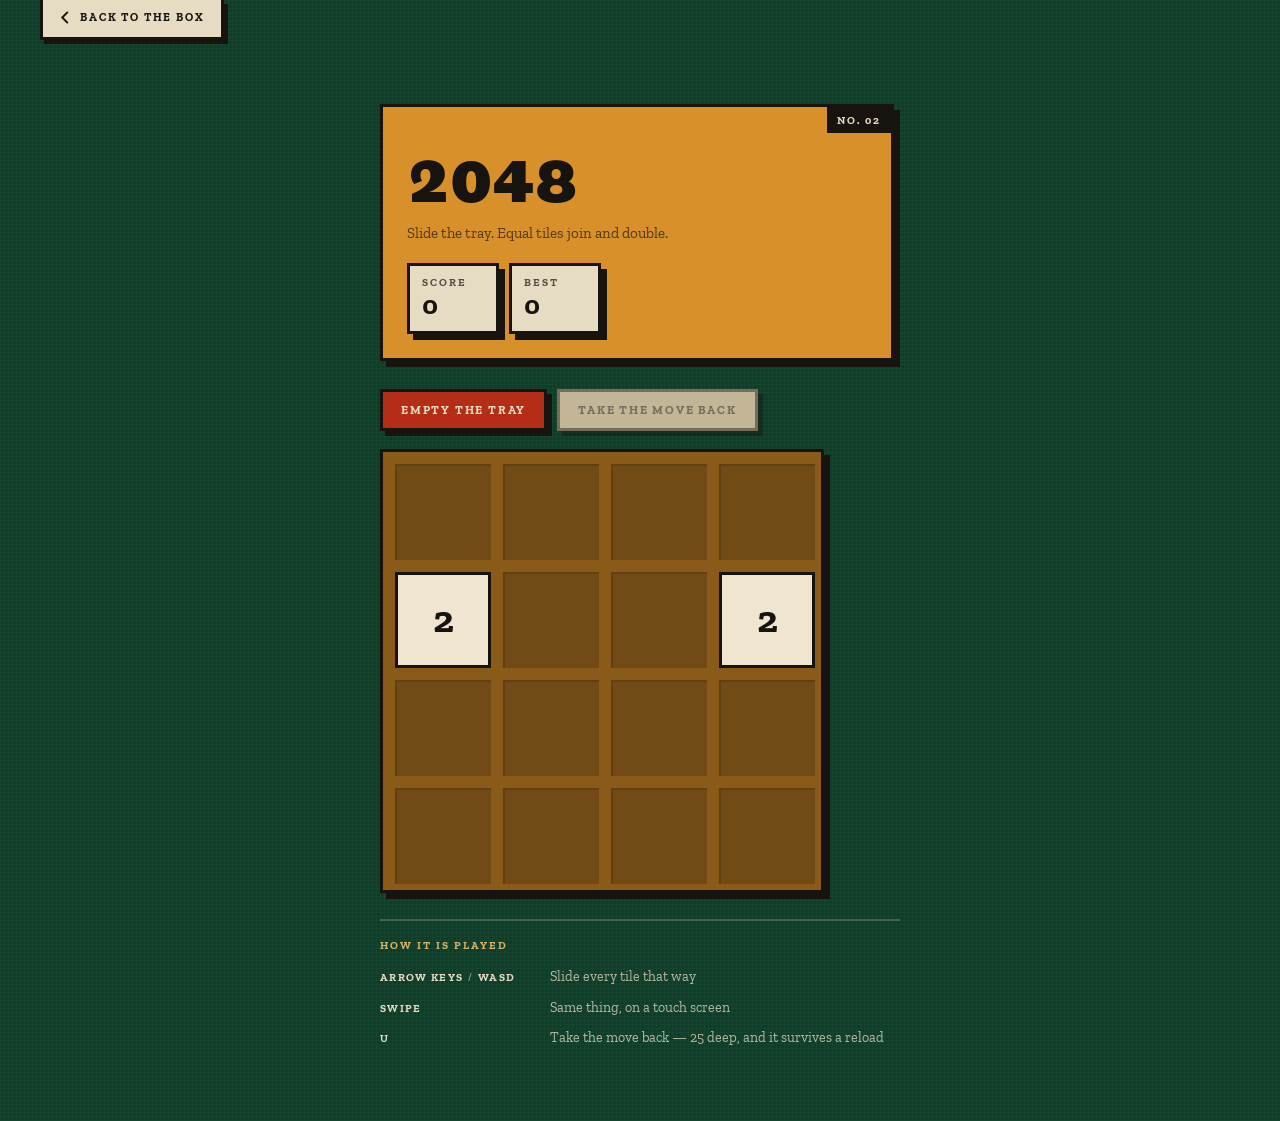
==== games/2048/index.html @ 0912e19c "Game Hub: the Compendium Box redesign Rebuilds the hub and all five game surfaces as one visual syst" ====
<!DOCTYPE html>
<html lang="en">
<head>
<meta charset="UTF-8">
<meta name="viewport" content="width=device-width, initial-scale=1.0">
<title>2048 — Game Hub</title>
<link rel="stylesheet" href="type.css">
<link rel="stylesheet" href="style.css">
</head>
<body>
<a href="../../index.html" class="hub-link">
  <svg class="hub-link__arrow" viewBox="0 0 16 16" aria-hidden="true" focusable="false"><path d="M10 2 4 8l6 6" fill="none" stroke="currentColor" stroke-width="2.4" stroke-linecap="square"/></svg>
  Back to the box
</a>

<main class="wrap">
  <header class="head">
    <div class="head__title">
      <p class="head__no">No.&nbsp;02</p>
      <h1>2048</h1>
      <p class="head__rule">Slide the tray. Equal tiles join and double.</p>
    </div>
    <div class="scores">
      <div class="score-box">
        <span class="score-label">Score</span>
        <span class="score-value" id="score">0</span>
        <span class="score-add" id="scoreAdd"></span>
      </div>
      <div class="score-box">
        <span class="score-label">Best</span>
        <span class="score-value" id="best">0</span>
      </div>
    </div>
  </header>

  <div class="controls">
    <button class="btn btn-primary" id="newGameBtn">Empty the tray</button>
    <button class="btn btn-ghost" id="undoBtn">Take the move back</button>
  </div>

  <div class="board" id="board">
    <div class="cells" id="cells"></div>
    <div class="tiles" id="tiles"></div>
    <div class="overlay" id="overlay" hidden>
      <h2 id="overlayTitle"></h2>
      <p id="overlayText"></p>
      <div class="overlay-actions">
        <button class="btn btn-primary" id="overlayPrimary"></button>
        <button class="btn btn-ghost" id="overlayUndo">Take the move back</button>
      </div>
    </div>
  </div>

  <div class="legend">
    <p class="legend__head">How it is played</p>
    <dl class="legend__list">
      <div><dt>Arrow keys<span>/</span>WASD</dt><dd>Slide every tile that way</dd></div>
      <div><dt>Swipe</dt><dd>Same thing, on a touch screen</dd></div>
      <div><dt>U</dt><dd>Take the move back &mdash; 25 deep, and it survives a reload</dd></div>
    </dl>
  </div>
</main>

<script src="board.js"></script>
<script src="game.js"></script>
</body>
</html>
---- games/2048/type.css ----
﻿/* Game Hub type. Both faces are base64 data URIs on purpose: Chrome refuses to
   fetch @font-face files over file://, and this project must open straight off
   disk. Bevan is the lid face (box titles only). Zilla Slab is everything else.
   Duplicated into every game folder because game folders share nothing. */
@font-face {
  font-family: 'Lid';
  font-style: normal;
  font-weight: 400;
  font-display: block;
  src: url([data-uri]) format('woff2');
}
@font-face {
  font-family: 'Slab';
  font-style: normal;
  font-weight: 400;
  font-display: swap;
  src: url([data-uri]) format('woff2');
}
@font-face {
  font-family: 'Slab';
  font-style: normal;
  font-weight: 700;
  font-display: swap;
  src: url([data-uri]) format('woff2');
}
---- games/2048/style.css ----
/* ==========================================================================
   2048 — No. 02 in the Game Hub compendium.

   Printed card tiles in a chipboard tray. --tile and --gap on .board drive the
   wells, the tray size, the tile positions and every keyframe, so tile
   geometry is changed in exactly one place. The .tile transform transition is
   130ms and must stay in sync with MOVE_MS in game.js.
   ========================================================================== */

:root {
  --table:      #123b2c;
  --table-deep: #0d2b20;
  --table-weft: #16452f;

  --ink:        #171410;
  --ink-70:     rgba(23, 20, 16, .70);
  --ink-45:     rgba(23, 20, 16, .45);
  --ink-30:     rgba(23, 20, 16, .30);
  --ink-15:     rgba(23, 20, 16, .15);
  --paper:      #e6dcc4;
  --paper-dim:  #c3b696;

  --red:        #b32d17;
  --red-lit:    #e8542f;

  --field:      #d8912a;   /* this game's printed colour */
  --tray:       #8a5a18;   /* the chipboard the tiles sit in */

  --edge:       6px;
}

* { box-sizing: border-box; }

html {
  background: var(--table);
  background-image:
    repeating-linear-gradient(90deg, var(--table-weft) 0 1px, transparent 1px 4px),
    repeating-linear-gradient(0deg,  var(--table-weft) 0 1px, transparent 1px 4px);
  color: var(--paper);
  -webkit-text-size-adjust: 100%;
}

body {
  margin: 0;
  font: 400 16px/1.55 Slab, Georgia, serif;
  min-height: 100vh;
  padding: 0 20px 72px;
  touch-action: manipulation;
}

::selection { background: var(--red); color: var(--paper); }
:focus-visible { outline: 3px solid var(--red-lit); outline-offset: 3px; }
html { scrollbar-color: #6d5a41 var(--table-deep); }
::-webkit-scrollbar { width: 13px; height: 13px; }
::-webkit-scrollbar-track { background: var(--table-deep); }
::-webkit-scrollbar-thumb { background: #6d5a41; border: 3px solid var(--table-deep); }

/* ── the tab back to the box ──────────────────────────────────────────── */

.hub-link {
  position: fixed;
  top: 0;
  left: clamp(14px, 4vw, 40px);
  z-index: 10;
  display: inline-flex;
  align-items: center;
  gap: 8px;
  background: var(--paper);
  color: var(--ink);
  border: 3px solid var(--ink);
  border-top: 0;
  padding: 9px 16px 10px;
  font-size: 11.5px;
  font-weight: 700;
  letter-spacing: .16em;
  text-transform: uppercase;
  text-decoration: none;
  box-shadow: 4px 4px 0 0 var(--ink);
  transition: transform .14s cubic-bezier(.2, .9, .3, 1);
}
.hub-link:hover, .hub-link:focus-visible { transform: translateY(3px); color: var(--red); }
.hub-link__arrow { width: 13px; height: 13px; }

/* ── page ─────────────────────────────────────────────────────────────── */

.wrap {
  max-width: 520px;
  margin: 0 auto;
  padding-top: clamp(74px, 12vw, 104px);
}

/* This game's own printed field, on its own page: ochre, with the score
   plates set onto it the way a board carries its own scoring track. */
.head {
  position: relative;
  width: fit-content;
  max-width: 100%;
  display: flex;
  align-items: flex-start;
  justify-content: space-between;
  gap: 18px;
  flex-wrap: wrap;
  background: var(--field);
  border: 3px solid var(--ink);
  box-shadow: var(--edge) var(--edge) 0 0 var(--ink);
  margin: 0 var(--edge) calc(22px + var(--edge)) 0;
  padding: 22px 104px 24px 24px;
}

.head__title { min-width: 0; }

.head__no {
  position: absolute;
  top: 0;
  right: 0;
  background: var(--ink);
  color: var(--paper);
  padding: 5px 10px 4px;
  margin: 0;
  font-size: 11px;
  font-weight: 700;
  letter-spacing: .16em;
  text-transform: uppercase;
}

h1 {
  margin: 22px 0 0;
  font: 400 clamp(40px, 10vw, 62px)/0.95 Lid, Georgia, serif;
  letter-spacing: .012em;
  color: var(--ink);
  font-variant-numeric: tabular-nums;
}

.head__rule {
  margin: 12px 0 0;
  max-width: 34ch;
  font-size: 15px;
  color: var(--ink-70);
}

/* ── score plates ─────────────────────────────────────────────────────── */

.scores { display: flex; gap: 10px; }

.score-box {
  position: relative;
  min-width: 92px;
  background: var(--paper);
  color: var(--ink);
  border: 3px solid var(--ink);
  padding: 8px 12px 10px;
  box-shadow: var(--edge) var(--edge) 0 0 var(--ink);
}

.score-label {
  display: block;
  font-size: 11px;
  font-weight: 700;
  letter-spacing: .18em;
  text-transform: uppercase;
  color: var(--ink-70);
}

.score-value {
  display: block;
  font-size: 27px;
  font-weight: 700;
  line-height: 1.1;
  font-variant-numeric: tabular-nums;
}

.score-add {
  position: absolute;
  right: 10px;
  top: 8px;
  font-size: 15px;
  font-weight: 700;
  color: var(--red);
  opacity: 0;
  font-variant-numeric: tabular-nums;
}
.score-add.show { animation: rise .58s cubic-bezier(.2, .9, .3, 1); }
@keyframes rise {
  from { opacity: 1; transform: translateY(0); }
  to   { opacity: 0; transform: translateY(-22px); }
}

/* ── controls ─────────────────────────────────────────────────────────── */

.controls {
  display: flex;
  flex-wrap: wrap;
  gap: 10px;
  margin-bottom: 18px;
}

.btn {
  appearance: none;
  -webkit-appearance: none;
  font: 700 12px/1 Slab, Georgia, serif;
  letter-spacing: .15em;
  text-transform: uppercase;
  padding: 12px 18px;
  border: 3px solid var(--ink);
  cursor: pointer;
  box-shadow: 5px 5px 0 0 var(--ink);
  transition: transform .12s cubic-bezier(.2, .9, .3, 1), box-shadow .12s cubic-bezier(.2, .9, .3, 1);
}
.btn:hover:not(:disabled), .btn:focus-visible { transform: translate(-2px, -2px); box-shadow: 7px 7px 0 0 var(--ink); }
.btn:active:not(:disabled) { transform: translate(2px, 2px); box-shadow: 2px 2px 0 0 var(--ink); }
.btn:disabled {
  cursor: not-allowed;
  background: var(--paper-dim);
  color: var(--ink-45);
  box-shadow: 5px 5px 0 0 var(--ink-45);
  border-color: var(--ink-45);
}

.btn-primary { background: var(--red); color: var(--paper); }
.btn-ghost   { background: var(--paper); color: var(--ink); }

/* ── the tray ─────────────────────────────────────────────────────────── */

/* --tile and --gap drive everything below: the wells, the tray's own size,
   the tile positions and the keyframes. Change tile geometry here only. */
.board {
  --tile: clamp(58px, 19vw, 96px);
  --gap: 12px;
  position: relative;
  width: calc(4 * var(--tile) + 5 * var(--gap));
  height: calc(4 * var(--tile) + 5 * var(--gap));
  max-width: 100%;
  padding: var(--gap);
  background: var(--tray);
  border: 3px solid var(--ink);
  box-shadow: var(--edge) var(--edge) 0 0 var(--ink);
}

.cells {
  display: grid;
  grid-template-columns: repeat(4, var(--tile));
  grid-template-rows: repeat(4, var(--tile));
  gap: var(--gap);
}

.cell {
  background: rgba(23, 20, 16, .22);
  box-shadow: inset 2px 2px 0 0 rgba(23, 20, 16, .18);
}

.tiles {
  position: absolute;
  top: var(--gap);
  left: var(--gap);
  right: var(--gap);
  bottom: var(--gap);
}

.tile {
  position: absolute;
  top: 0;
  left: 0;
  width: var(--tile);
  height: var(--tile);
  display: flex;
  align-items: center;
  justify-content: center;
  font-weight: 700;
  font-size: calc(var(--tile) * 0.40);
  font-variant-numeric: tabular-nums;
  color: var(--ink);
  border: 3px solid var(--ink);
  background: var(--paper);
  transform: translate(
    calc(var(--c, 0) * (var(--tile) + var(--gap))),
    calc(var(--r, 0) * (var(--tile) + var(--gap)))
  );
  /* 130ms — must match MOVE_MS in game.js */
  transition: transform 130ms cubic-bezier(.25, .8, .35, 1);
}

.tile-new { animation: appear 150ms cubic-bezier(.2, .9, .3, 1); }
@keyframes appear {
  from {
    transform: translate(
      calc(var(--c, 0) * (var(--tile) + var(--gap))),
      calc(var(--r, 0) * (var(--tile) + var(--gap)))
    ) scale(.4);
  }
}

.tile-merged { animation: pop 190ms cubic-bezier(.2, .9, .3, 1); }
@keyframes pop {
  0% {
    transform: translate(
      calc(var(--c, 0) * (var(--tile) + var(--gap))),
      calc(var(--r, 0) * (var(--tile) + var(--gap)))
    ) scale(1);
  }
  45% {
    transform: translate(
      calc(var(--c, 0) * (var(--tile) + var(--gap))),
      calc(var(--r, 0) * (var(--tile) + var(--gap)))
    ) scale(1.16);
  }
  100% {
    transform: translate(
      calc(var(--c, 0) * (var(--tile) + var(--gap))),
      calc(var(--r, 0) * (var(--tile) + var(--gap)))
    ) scale(1);
  }
}

/* the printed ramp: pale card stock warming to a deep press, then the
   colours of the other games in the box for anything past 128 */
.tile-2    { background: #f0e6d0; }
.tile-4    { background: #e8d6ac; }
.tile-8    { background: #ddb96f; }
.tile-16   { background: #d09a3f; }
.tile-32   { background: #c2652a; }
.tile-64   { background: #b13f1f; color: var(--paper); }
.tile-128  { background: #8f2e18; color: var(--paper); font-size: calc(var(--tile) * 0.33); }
.tile-256  { background: #6a2e5c; color: var(--paper); font-size: calc(var(--tile) * 0.33); }
.tile-512  { background: #45285a; color: var(--paper); font-size: calc(var(--tile) * 0.33); }
.tile-1024 { background: #1f4f9c; color: var(--paper); font-size: calc(var(--tile) * 0.27); }
.tile-2048 {
  background: #155e58;
  color: #e8c25a;
  font-size: calc(var(--tile) * 0.27);
  box-shadow: inset 0 0 0 3px #e8c25a;
}
.tile-4096, .tile-8192, .tile-16384, .tile-32768, .tile-65536 {
  background: var(--table-deep);
  color: #e8c25a;
  font-size: calc(var(--tile) * 0.24);
  box-shadow: inset 0 0 0 3px #e8c25a;
}

/* ── the sheet laid over a finished game ──────────────────────────────── */

.overlay {
  position: absolute;
  inset: -3px;
  z-index: 20;
  display: flex;
  flex-direction: column;
  align-items: center;
  justify-content: center;
  gap: 6px;
  text-align: center;
  padding: 22px;
  background: var(--paper);
  color: var(--ink);
  border: 3px solid var(--ink);
}
.overlay[hidden] { display: none; }

.overlay h2 {
  margin: 0;
  font: 400 clamp(26px, 7vw, 38px)/1 Lid, Georgia, serif;
  text-transform: uppercase;
}
.overlay-win h2 { color: #155e58; }
.overlay-over h2 { color: var(--red); }

.overlay p {
  margin: 4px 0 14px;
  font-size: 14.5px;
  max-width: 30ch;
  color: var(--ink-70);
}

.overlay-actions { display: flex; flex-wrap: wrap; gap: 10px; justify-content: center; }

/* ── the printed instructions along the bottom ────────────────────────── */

.legend {
  margin-top: 26px;
  border-top: 2px solid rgba(230, 220, 196, .22);
  padding-top: 16px;
}

.legend__head {
  margin: 0 0 12px;
  font-size: 11px;
  font-weight: 700;
  letter-spacing: .18em;
  text-transform: uppercase;
  color: #d9b46a;
}

.legend__list { margin: 0; display: grid; gap: 9px; }
.legend__list > div { display: flex; gap: 14px; align-items: baseline; }

.legend__list dt {
  flex: none;
  width: 156px;
  font-size: 11px;
  font-weight: 700;
  letter-spacing: .12em;
  text-transform: uppercase;
  color: var(--paper);
}
.legend__list dt span {
  font-weight: 400;
  letter-spacing: .06em;
  color: var(--paper-dim);
  margin: 0 5px;
}

.legend__list dd {
  margin: 0;
  font-size: 14px;
  color: rgba(230, 220, 196, .78);
}

@media (max-width: 480px) {
  :root { --edge: 5px; }
  .board { --gap: 9px; }
  .head { gap: 14px; }
  .legend__list > div { flex-direction: column; gap: 2px; }
  .legend__list dt { width: auto; }
}

@media (prefers-reduced-motion: reduce) {
  .tile { transition: none; }
  .tile-new, .tile-merged, .score-add.show { animation: none; }
  .btn, .hub-link { transition: none; }
}
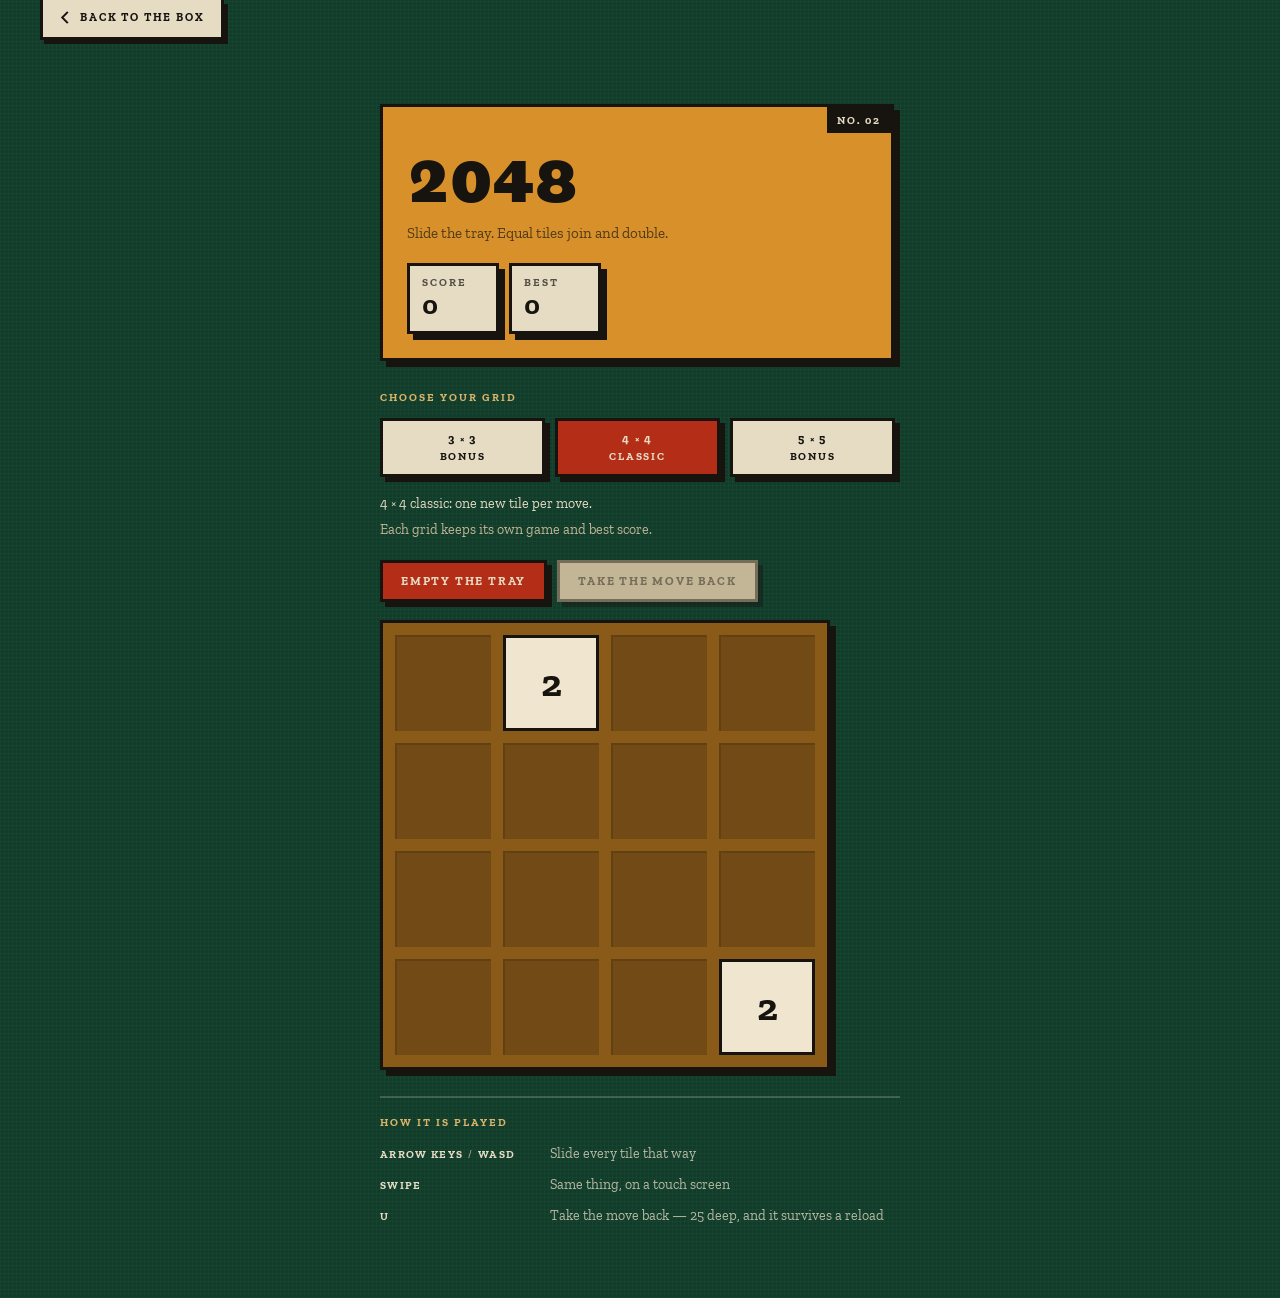
==== commit d3933859: "2048: add 3x3 and 5x5 bonus grids" ====
--- a/games/2048/index.html
+++ b/games/2048/index.html
@@ -33,12 +33,23 @@
     </div>
   </header>
 
+  <fieldset class="grid-options">
+    <legend>Choose your grid</legend>
+    <div class="grid-options__buttons">
+      <button type="button" class="btn btn-ghost" data-size="3" aria-pressed="false">3 × 3 <span>Bonus</span></button>
+      <button type="button" class="btn btn-ghost" data-size="4" aria-pressed="true">4 × 4 <span>Classic</span></button>
+      <button type="button" class="btn btn-ghost" data-size="5" aria-pressed="false">5 × 5 <span>Bonus</span></button>
+    </div>
+    <p class="grid-options__rule" id="modeRule" aria-live="polite">4 × 4 classic: one new tile per move.</p>
+    <p class="grid-options__note">Each grid keeps its own game and best score.</p>
+  </fieldset>
+
   <div class="controls">
     <button class="btn btn-primary" id="newGameBtn">Empty the tray</button>
     <button class="btn btn-ghost" id="undoBtn">Take the move back</button>
   </div>
 
-  <div class="board" id="board">
+  <div class="board" id="board" role="group" aria-label="2048, 4 by 4 grid" aria-describedby="modeRule">
     <div class="cells" id="cells"></div>
     <div class="tiles" id="tiles"></div>
     <div class="overlay" id="overlay" hidden>
--- a/games/2048/style.css
+++ b/games/2048/style.css
@@ -84,6 +84,7 @@
 /* ── page ─────────────────────────────────────────────────────────────── */
 
 .wrap {
+  container-type: inline-size;
   max-width: 520px;
   margin: 0 auto;
   padding-top: clamp(74px, 12vw, 104px);
@@ -187,6 +188,28 @@
 
 /* ── controls ─────────────────────────────────────────────────────────── */
 
+.grid-options {
+  min-width: 0;
+  border: 0;
+  padding: 0;
+  margin: 0 0 20px;
+}
+.grid-options legend {
+  padding: 0;
+  margin-bottom: 12px;
+  font-size: 11px;
+  font-weight: 700;
+  letter-spacing: .18em;
+  text-transform: uppercase;
+  color: #d9b46a;
+}
+.grid-options__buttons { display: flex; gap: 10px; padding-right: 5px; }
+.grid-options__buttons .btn { flex: 1; padding: 12px 8px; }
+.grid-options__buttons span { display: block; margin-top: 6px; font-size: 11px; }
+.grid-options__buttons [aria-pressed="true"] { background: var(--red); color: var(--paper); }
+.grid-options__rule { margin: 16px 0 0; font-size: 14px; }
+.grid-options__note { margin: 4px 0 0; font-size: 14px; color: var(--paper-dim); }
+
 .controls {
   display: flex;
   flex-wrap: wrap;
@@ -221,14 +244,16 @@
 
 /* ── the tray ─────────────────────────────────────────────────────────── */
 
-/* --tile and --gap drive everything below: the wells, the tray's own size,
-   the tile positions and the keyframes. Change tile geometry here only. */
+/* Every grid fits the same tray. Reserve its border, gaps and outer edge
+   before dividing the remaining space into tiles. */
 .board {
-  --tile: clamp(58px, 19vw, 96px);
+  --size: 4;
+  --board-size: min(450px, calc(100cqw - var(--edge)));
   --gap: 12px;
+  --tile: calc((var(--board-size) - 6px - (var(--size) + 1) * var(--gap)) / var(--size));
   position: relative;
-  width: calc(4 * var(--tile) + 5 * var(--gap));
-  height: calc(4 * var(--tile) + 5 * var(--gap));
+  width: var(--board-size);
+  height: var(--board-size);
   max-width: 100%;
   padding: var(--gap);
   background: var(--tray);
@@ -238,8 +263,8 @@
 
 .cells {
   display: grid;
-  grid-template-columns: repeat(4, var(--tile));
-  grid-template-rows: repeat(4, var(--tile));
+  grid-template-columns: repeat(var(--size), var(--tile));
+  grid-template-rows: repeat(var(--size), var(--tile));
   gap: var(--gap);
 }
 
@@ -332,7 +357,7 @@
 .tile-4096, .tile-8192, .tile-16384, .tile-32768, .tile-65536 {
   background: var(--table-deep);
   color: #e8c25a;
-  font-size: calc(var(--tile) * 0.24);
+  font-size: max(11px, calc(var(--tile) * 0.24));
   box-shadow: inset 0 0 0 3px #e8c25a;
 }
 
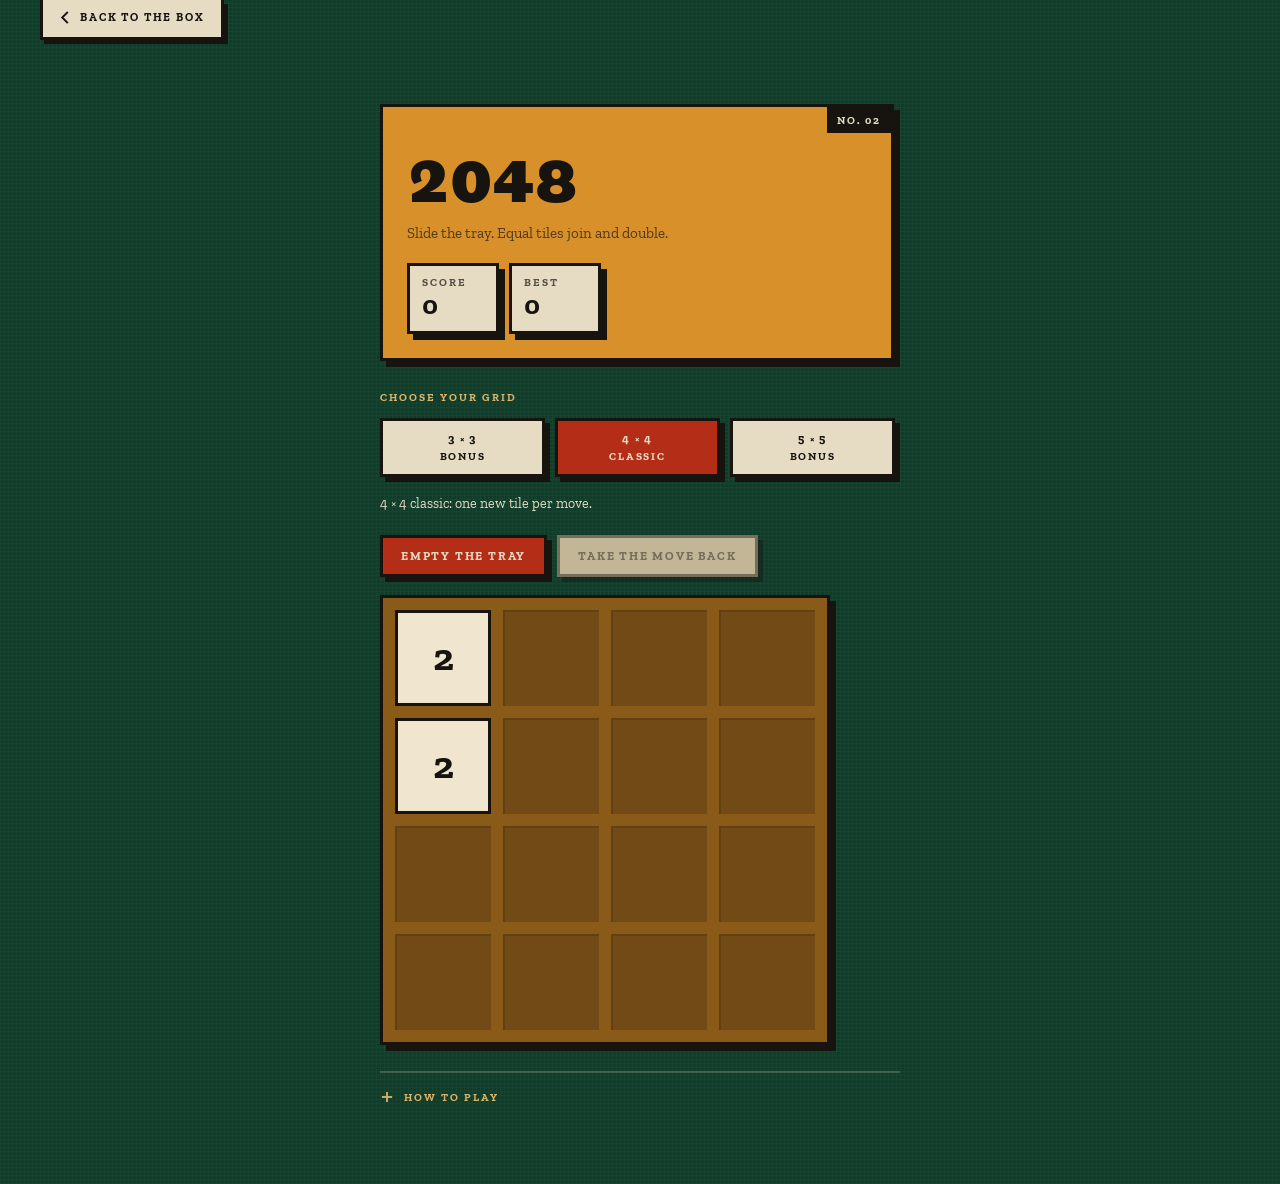
==== commit db3d988a: "2048: fold the controls into a How to play drawer Drop the grid picker's "Each grid keeps its own ga" ====
--- a/games/2048/index.html
+++ b/games/2048/index.html
@@ -41,7 +41,6 @@
       <button type="button" class="btn btn-ghost" data-size="5" aria-pressed="false">5 × 5 <span>Bonus</span></button>
     </div>
     <p class="grid-options__rule" id="modeRule" aria-live="polite">4 × 4 classic: one new tile per move.</p>
-    <p class="grid-options__note">Each grid keeps its own game and best score.</p>
   </fieldset>
 
   <div class="controls">
@@ -62,14 +61,22 @@
     </div>
   </div>
 
-  <div class="legend">
-    <p class="legend__head">How it is played</p>
+  <details class="legend drawer">
+    <summary class="legend__head">
+      <svg class="drawer__mark" viewBox="0 0 20 20" aria-hidden="true" focusable="false">
+        <g stroke="currentColor" stroke-width="2.6" stroke-linecap="square">
+          <path class="drawer__mark-v" d="M10 4v12"/>
+          <path d="M4 10h12"/>
+        </g>
+      </svg>
+      How to play
+    </summary>
     <dl class="legend__list">
       <div><dt>Arrow keys<span>/</span>WASD</dt><dd>Slide every tile that way</dd></div>
       <div><dt>Swipe</dt><dd>Same thing, on a touch screen</dd></div>
       <div><dt>U</dt><dd>Take the move back &mdash; 25 deep, and it survives a reload</dd></div>
     </dl>
-  </div>
+  </details>
 </main>
 
 <script src="board.js"></script>
--- a/games/2048/style.css
+++ b/games/2048/style.css
@@ -208,7 +208,6 @@
 .grid-options__buttons span { display: block; margin-top: 6px; font-size: 11px; }
 .grid-options__buttons [aria-pressed="true"] { background: var(--red); color: var(--paper); }
 .grid-options__rule { margin: 16px 0 0; font-size: 14px; }
-.grid-options__note { margin: 4px 0 0; font-size: 14px; color: var(--paper-dim); }
 
 .controls {
   display: flex;
@@ -397,24 +396,38 @@
 
 .overlay-actions { display: flex; flex-wrap: wrap; gap: 10px; justify-content: center; }
 
-/* ── the printed instructions along the bottom ────────────────────────── */
+/* ── the printed instructions along the bottom, in a drawer ──────────── */
 
 .legend {
   margin-top: 26px;
   border-top: 2px solid rgba(230, 220, 196, .22);
-  padding-top: 16px;
-}
-
+  padding-top: 10px;
+}
+
+/* The head is the drawer’s own handle. The UA disclosure triangle is a font
+   glyph, so it goes and the drawn plus takes over — losing its upright to
+   become a minus once the drawer is open, the same mark the other games use. */
 .legend__head {
-  margin: 0 0 12px;
+  display: flex;
+  align-items: center;
+  gap: 10px;
+  cursor: pointer;
+  padding: 6px 0;
   font-size: 11px;
   font-weight: 700;
   letter-spacing: .18em;
   text-transform: uppercase;
   color: #d9b46a;
-}
-
-.legend__list { margin: 0; display: grid; gap: 9px; }
+  list-style: none;
+}
+.legend__head::-webkit-details-marker { display: none; }
+.legend__head::marker { content: ''; }
+.legend__head:focus-visible { outline: 3px solid var(--red-lit); outline-offset: 3px; }
+
+.drawer__mark { width: 14px; height: 14px; flex: none; }
+.drawer[open] .drawer__mark-v { display: none; }
+
+.legend__list { margin: 12px 0 0; display: grid; gap: 9px; }
 .legend__list > div { display: flex; gap: 14px; align-items: baseline; }
 
 .legend__list dt {
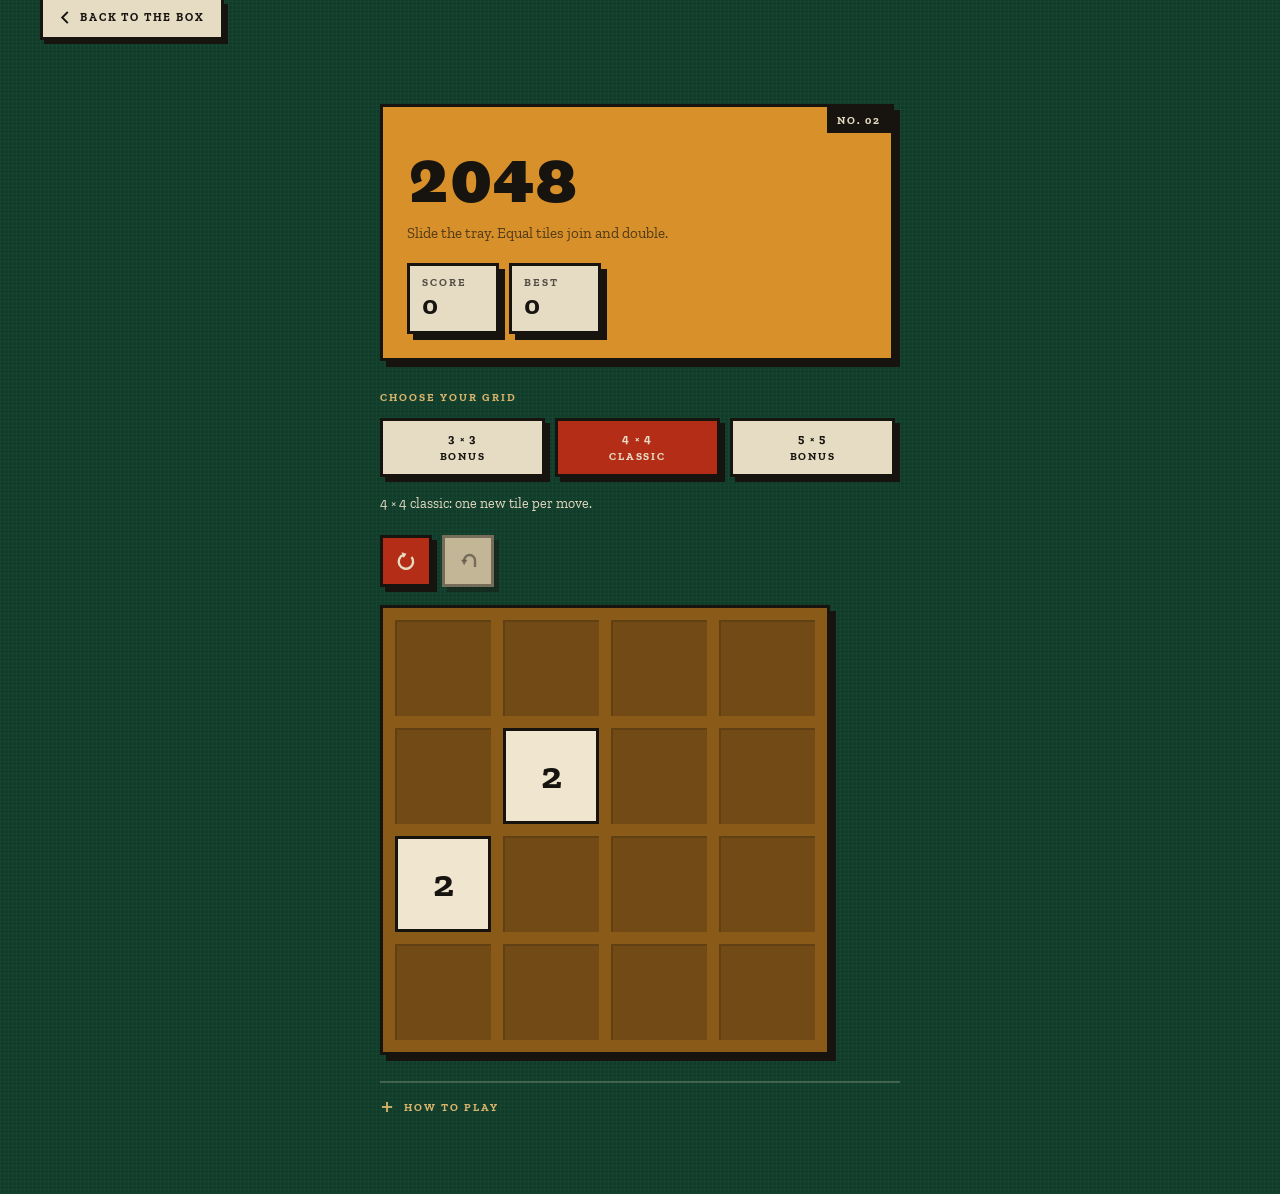
==== commit fbf7fdaf: "2048: the two tray controls print a mark, not a word Empty the tray becomes the replay loop, Take th" ====
--- a/games/2048/index.html
+++ b/games/2048/index.html
@@ -44,8 +44,22 @@
   </fieldset>
 
   <div class="controls">
-    <button class="btn btn-primary" id="newGameBtn">Empty the tray</button>
-    <button class="btn btn-ghost" id="undoBtn">Take the move back</button>
+    <button class="btn btn-icon btn-primary" id="newGameBtn" type="button" title="Empty the tray" aria-label="Empty the tray">
+      <svg class="ico" viewBox="0 0 24 24" aria-hidden="true" focusable="false">
+        <g fill="none" stroke="currentColor" stroke-width="2.4" stroke-linecap="butt">
+          <path d="M17.5 8A7.2 7.2 0 1 1 9.5 5.8"/>
+        </g>
+        <path d="M12.5 4.8 9.7 9.1 7.5 3.3Z" fill="currentColor"/>
+      </svg>
+    </button>
+    <button class="btn btn-icon btn-ghost" id="undoBtn" type="button" title="Take the move back" aria-label="Take the move back">
+      <svg class="ico" viewBox="0 0 24 24" aria-hidden="true" focusable="false">
+        <g fill="none" stroke="currentColor" stroke-width="2.4" stroke-linecap="butt">
+          <path d="M19 18V11.4a5.4 5.4 0 0 0-10.8 0"/>
+        </g>
+        <path d="M8.2 16.2 5 10.7h6.4Z" fill="currentColor"/>
+      </svg>
+    </button>
   </div>
 
   <div class="board" id="board" role="group" aria-label="2048, 4 by 4 grid" aria-describedby="modeRule">
--- a/games/2048/style.css
+++ b/games/2048/style.css
@@ -240,6 +240,25 @@
 
 .btn-primary { background: var(--red); color: var(--paper); }
 .btn-ghost   { background: var(--paper); color: var(--ink); }
+
+/* The two controls under the tray print their mark rather than their name — a
+   replay loop and an arrow turning back. Each keeps its word in the title and
+   aria-label, so nothing is named only by a shape, and both are drawn as inline
+   SVG in the house hand: no glyphs, no icon font. The overlay keeps its words,
+   where the buttons answer a sentence rather than sit under the board. */
+.btn-icon {
+  display: inline-flex;
+  align-items: center;
+  justify-content: center;
+  padding: 11px;
+  line-height: 0;
+}
+
+.ico {
+  width: 24px;
+  height: 24px;
+  display: block;
+}
 
 /* ── the tray ─────────────────────────────────────────────────────────── */
 
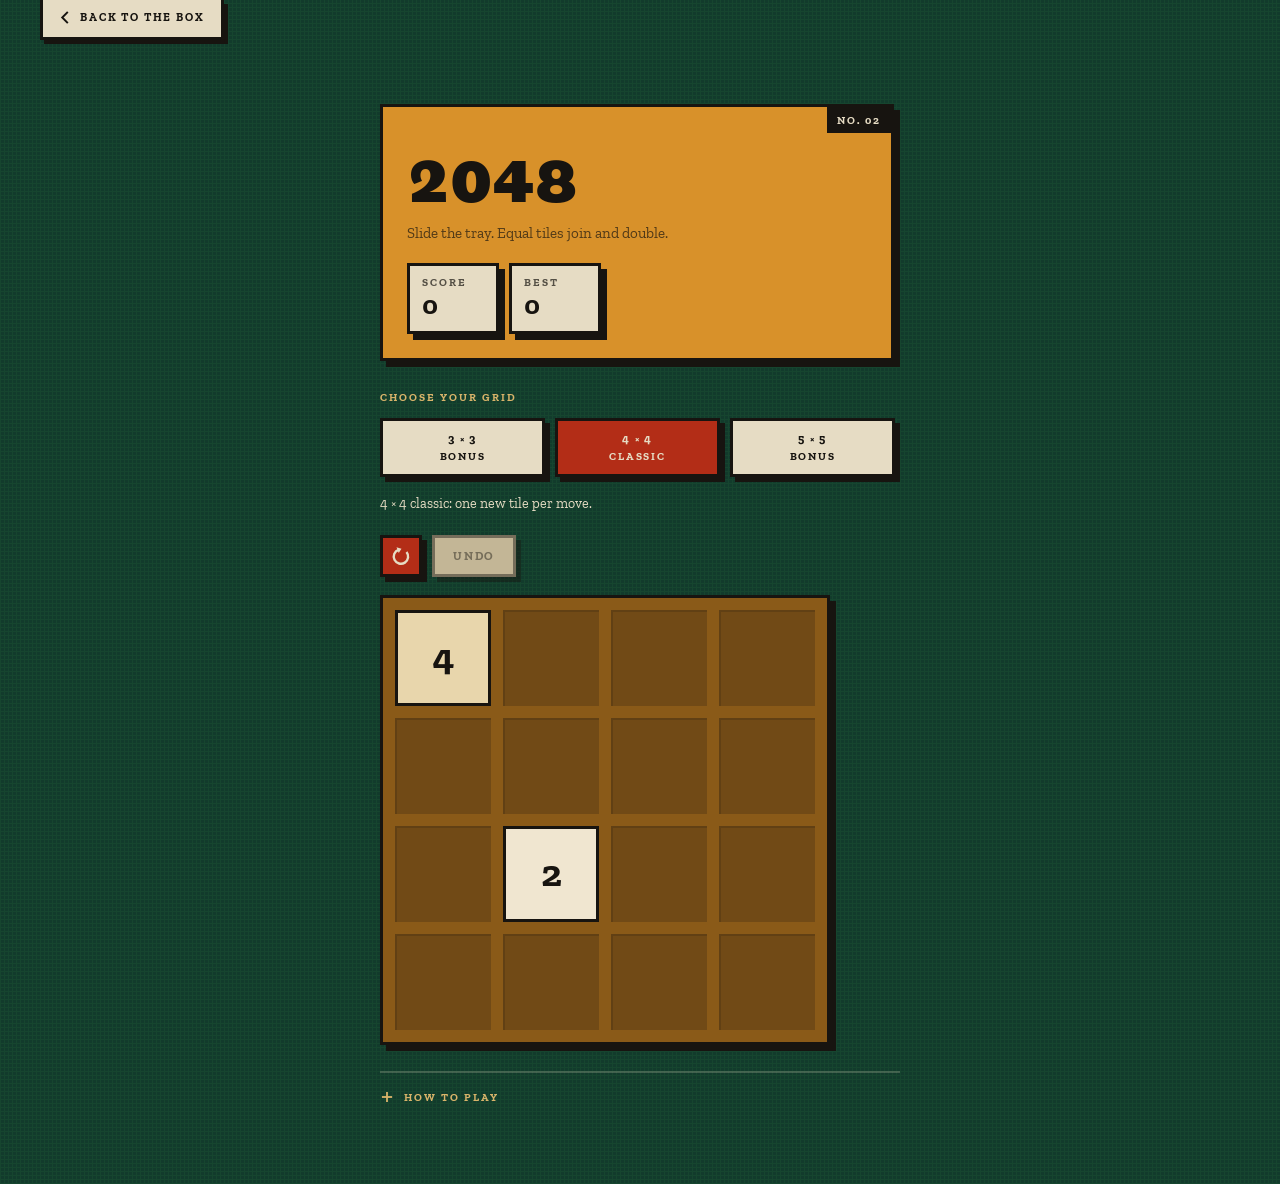
==== commit ae69e89e: "2048: undo goes back to its word, and the controls stop blinking A U-turn arrow beside a replay loop" ====
--- a/games/2048/index.html
+++ b/games/2048/index.html
@@ -52,14 +52,7 @@
         <path d="M12.5 4.8 9.7 9.1 7.5 3.3Z" fill="currentColor"/>
       </svg>
     </button>
-    <button class="btn btn-icon btn-ghost" id="undoBtn" type="button" title="Take the move back" aria-label="Take the move back">
-      <svg class="ico" viewBox="0 0 24 24" aria-hidden="true" focusable="false">
-        <g fill="none" stroke="currentColor" stroke-width="2.4" stroke-linecap="butt">
-          <path d="M19 18V11.4a5.4 5.4 0 0 0-10.8 0"/>
-        </g>
-        <path d="M8.2 16.2 5 10.7h6.4Z" fill="currentColor"/>
-      </svg>
-    </button>
+    <button class="btn btn-ghost" id="undoBtn" type="button">Undo</button>
   </div>
 
   <div class="board" id="board" role="group" aria-label="2048, 4 by 4 grid" aria-describedby="modeRule">
@@ -70,7 +63,7 @@
       <p id="overlayText"></p>
       <div class="overlay-actions">
         <button class="btn btn-primary" id="overlayPrimary"></button>
-        <button class="btn btn-ghost" id="overlayUndo">Take the move back</button>
+        <button class="btn btn-ghost" id="overlayUndo">Undo</button>
       </div>
     </div>
   </div>
--- a/games/2048/style.css
+++ b/games/2048/style.css
@@ -241,16 +241,17 @@
 .btn-primary { background: var(--red); color: var(--paper); }
 .btn-ghost   { background: var(--paper); color: var(--ink); }
 
-/* The two controls under the tray print their mark rather than their name — a
-   replay loop and an arrow turning back. Each keeps its word in the title and
-   aria-label, so nothing is named only by a shape, and both are drawn as inline
-   SVG in the house hand: no glyphs, no icon font. The overlay keeps its words,
-   where the buttons answer a sentence rather than sit under the board. */
+/* Emptying the tray prints its mark rather than its name — a replay loop, drawn
+   as inline SVG in the house hand: no glyph, no icon font. It keeps its word in
+   the title and aria-label, so it is never named only by a shape. Undo stays a
+   word beside it. The padding is set so the chip stands exactly as tall as that
+   word button (24px mark + 6px either side + the 3px rules), and the row sits
+   level rather than stretching one button to the other. */
 .btn-icon {
   display: inline-flex;
   align-items: center;
   justify-content: center;
-  padding: 11px;
+  padding: 6px;
   line-height: 0;
 }
 
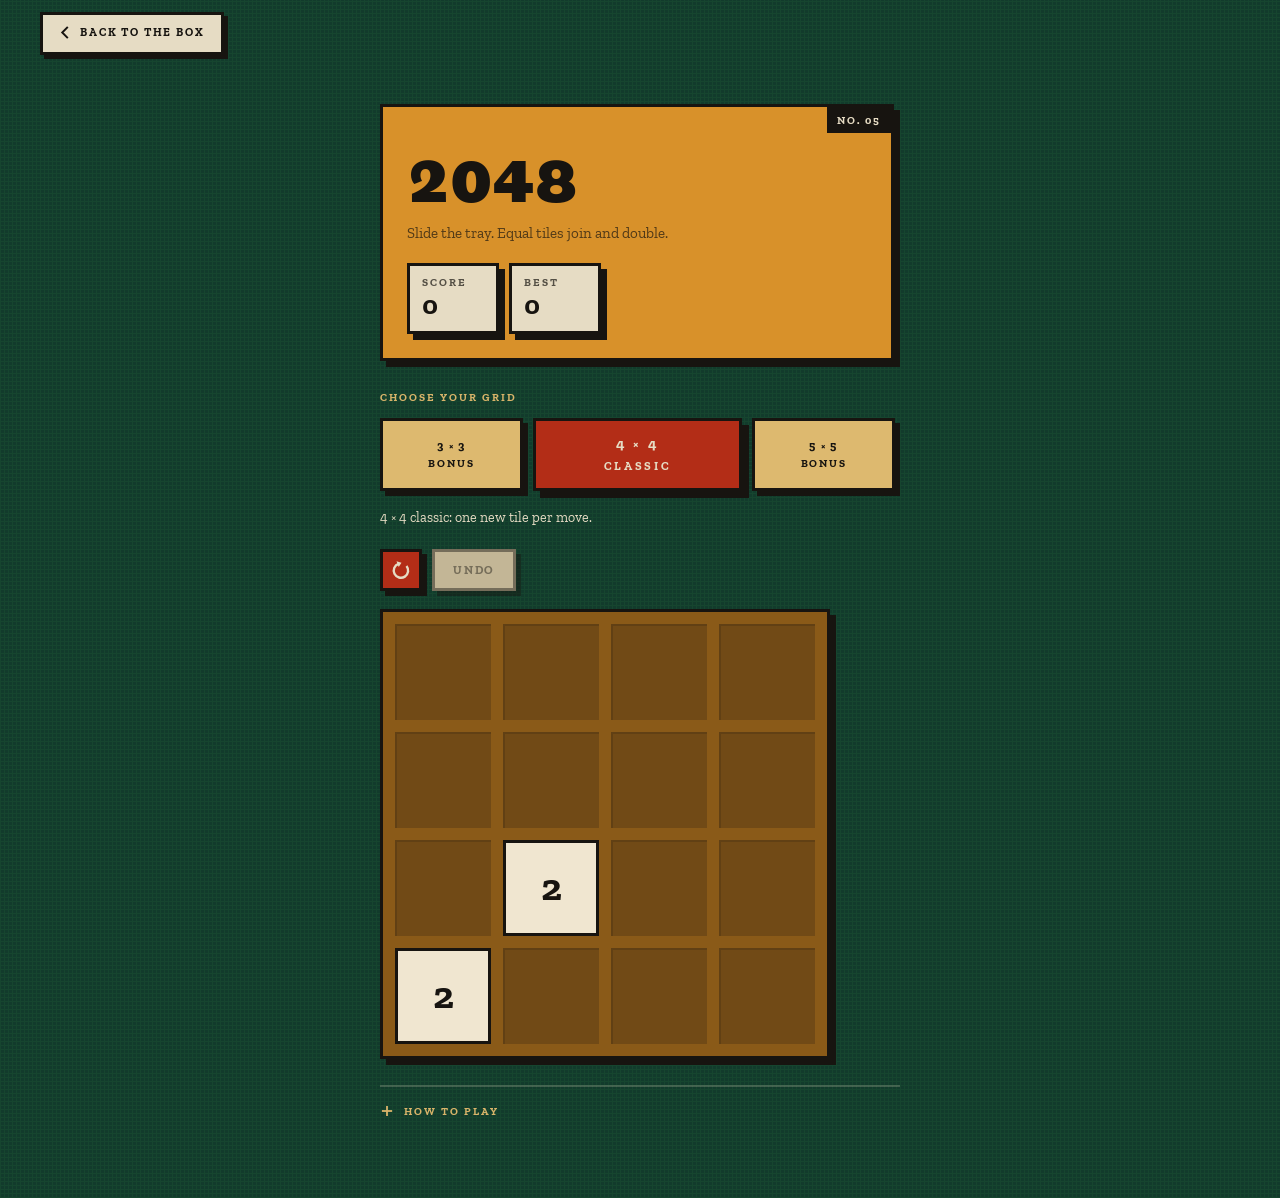
==== commit 1c0159dd: "Renumber four games to match their place in the tray The tray was recomposed into a new order, which" ====
--- a/games/2048/index.html
+++ b/games/2048/index.html
@@ -16,7 +16,7 @@
 <main class="wrap">
   <header class="head">
     <div class="head__title">
-      <p class="head__no">No.&nbsp;02</p>
+      <p class="head__no">No.&nbsp;05</p>
       <h1>2048</h1>
       <p class="head__rule">Slide the tray. Equal tiles join and double.</p>
     </div>
--- a/games/2048/style.css
+++ b/games/2048/style.css
@@ -1,5 +1,5 @@
 /* ==========================================================================
-   2048 — No. 02 in the Game Hub compendium.
+   2048 — No. 05 in the Game Hub compendium.
 
    Printed card tiles in a chipboard tray. --tile and --gap on .board drive the
    wells, the tray size, the tile positions and every keyframe, so tile
@@ -25,6 +25,7 @@
 
   --field:      #d8912a;   /* this game's printed colour */
   --tray:       #8a5a18;   /* the chipboard the tiles sit in */
+  --tile-8:     #ddb96f;   /* shared with the 8 tile, so the bonus grids print its colour */
 
   --edge:       6px;
 }
@@ -59,7 +60,7 @@
 
 .hub-link {
   position: fixed;
-  top: 0;
+  top: 12px;
   left: clamp(14px, 4vw, 40px);
   z-index: 10;
   display: inline-flex;
@@ -68,7 +69,6 @@
   background: var(--paper);
   color: var(--ink);
   border: 3px solid var(--ink);
-  border-top: 0;
   padding: 9px 16px 10px;
   font-size: 11.5px;
   font-weight: 700;
@@ -203,9 +203,39 @@
   text-transform: uppercase;
   color: #d9b46a;
 }
-.grid-options__buttons { display: flex; gap: 10px; padding-right: 5px; }
-.grid-options__buttons .btn { flex: 1; padding: 12px 8px; }
+.grid-options__buttons { display: flex; align-items: stretch; gap: 10px; padding-right: 5px; }
+.grid-options__buttons .btn {
+  flex: 1;
+  display: flex;
+  flex-direction: column;
+  align-items: center;
+  justify-content: center;
+  padding: 12px 8px;
+}
 .grid-options__buttons span { display: block; margin-top: 6px; font-size: 11px; }
+
+/* The 4 × 4 is the game; the other two are extras kept in the box beside it. It
+   is printed wider and larger and stands on a deeper shadow, and the bonus pair
+   are tinted the 8 tile's gold rather than plain paper — so which one is the
+   main board reads before anything has been chosen, and goes on reading
+   whichever is. Deliberately not the red fill: that channel already means
+   "this is the grid you are playing", and one mark cannot say two things. */
+.grid-options__buttons [data-size="4"] {
+  flex: 1.55;
+  padding: 16px 8px;
+  font-size: 15px;
+  letter-spacing: .18em;
+  box-shadow: 7px 7px 0 0 var(--ink);
+}
+.grid-options__buttons [data-size="4"] span { margin-top: 8px; font-size: 12px; }
+.grid-options__buttons [data-size="4"]:hover:not(:disabled),
+.grid-options__buttons [data-size="4"]:focus-visible { box-shadow: 9px 9px 0 0 var(--ink); }
+.grid-options__buttons [data-size="4"]:active:not(:disabled) { box-shadow: 3px 3px 0 0 var(--ink); }
+
+.grid-options__buttons [data-size="3"],
+.grid-options__buttons [data-size="5"] { background: var(--tile-8); }
+
+/* Last, so the lit grid is red whichever of the three it is. */
 .grid-options__buttons [aria-pressed="true"] { background: var(--red); color: var(--paper); }
 .grid-options__rule { margin: 16px 0 0; font-size: 14px; }
 
@@ -359,7 +389,7 @@
    colours of the other games in the box for anything past 128 */
 .tile-2    { background: #f0e6d0; }
 .tile-4    { background: #e8d6ac; }
-.tile-8    { background: #ddb96f; }
+.tile-8    { background: var(--tile-8); }
 .tile-16   { background: #d09a3f; }
 .tile-32   { background: #c2652a; }
 .tile-64   { background: #b13f1f; color: var(--paper); }
